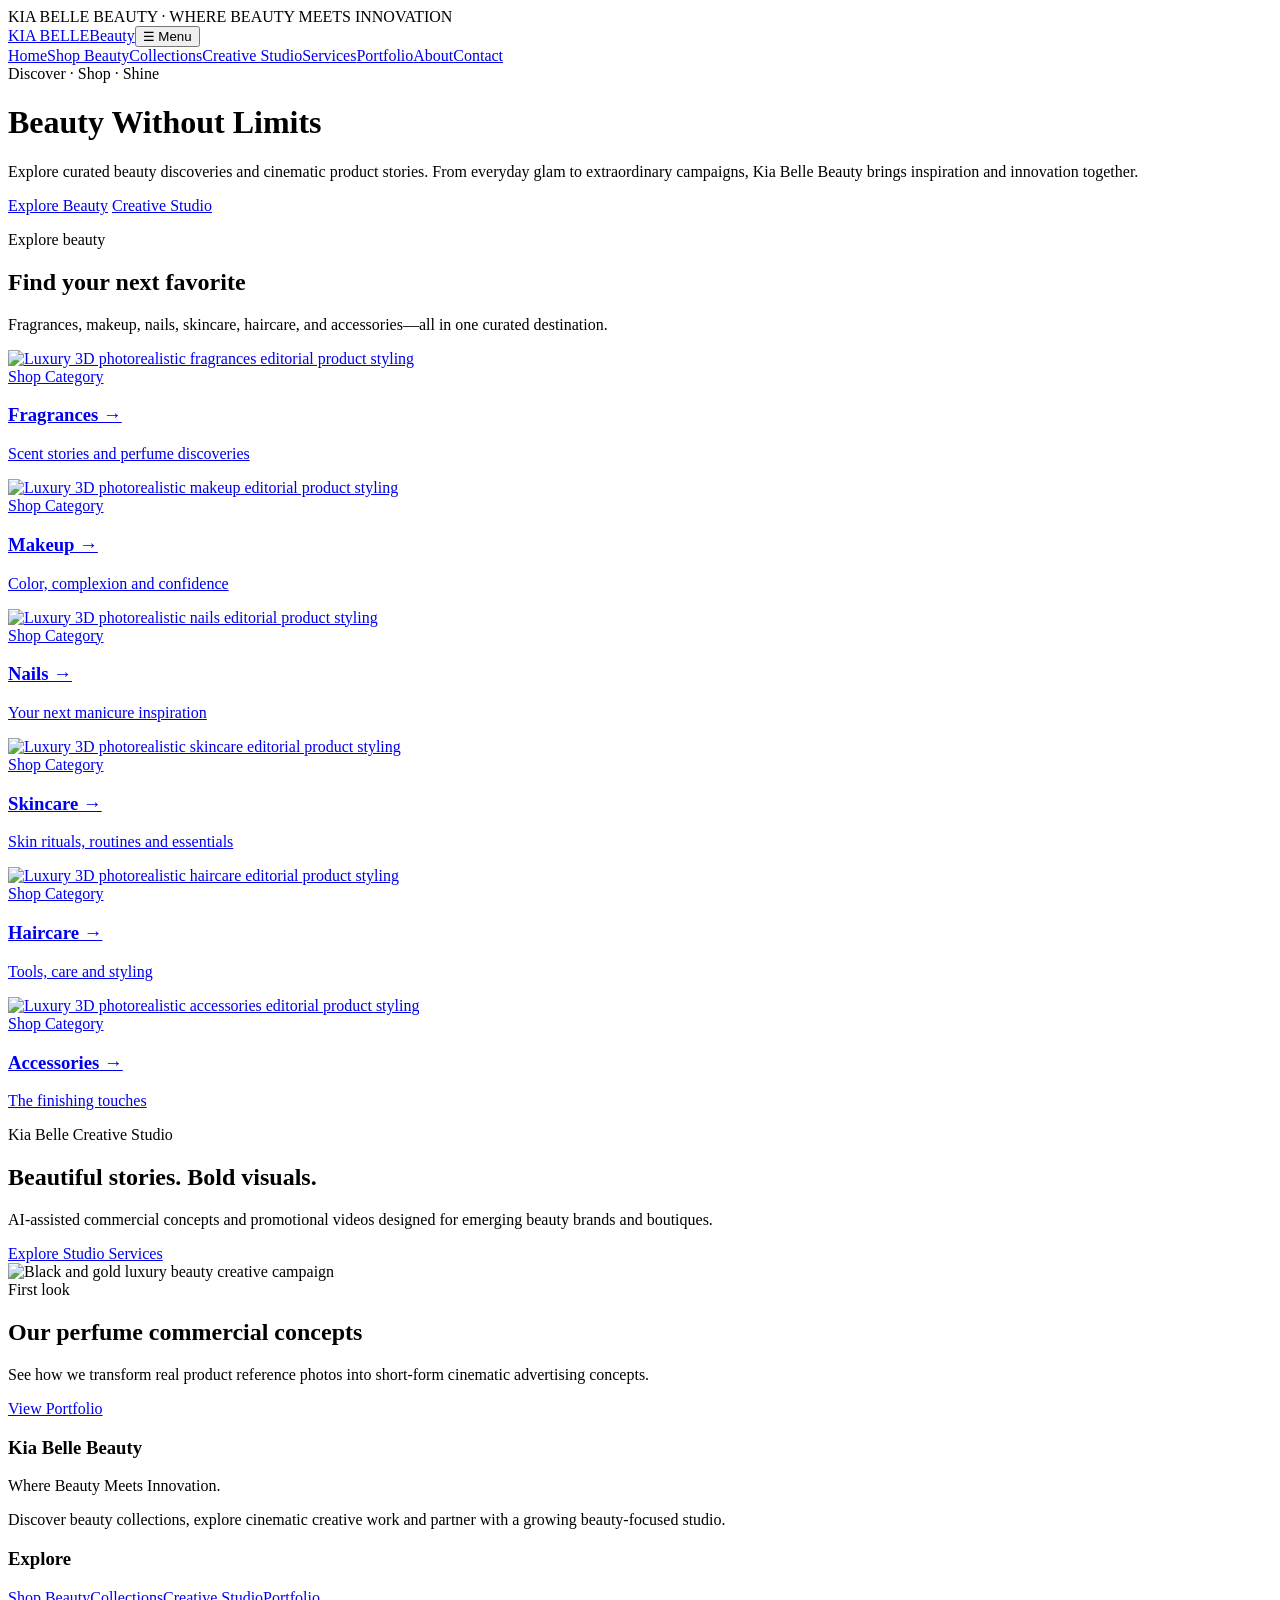
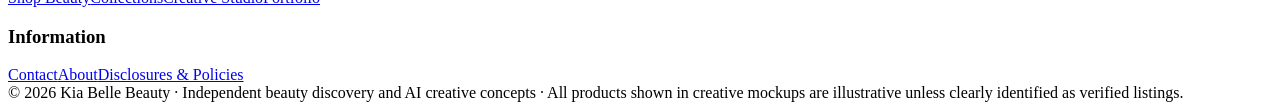
==== index.html @ d9fd86e2 "Add files via upload" ====
<!DOCTYPE html>
<html lang="en"><head><meta charset="utf-8"/><meta content="width=device-width,initial-scale=1" name="viewport"/><meta content="Kia Belle Beauty — beauty discoveries and cinematic AI-assisted advertising concepts. Explore beauty categories and creative services." name="description"/><meta content="#f8d7dc" name="theme-color"/><title>Beauty, Elegance &amp; Innovation | Kia Belle Beauty</title><link href="assets/avatar-light.png" rel="icon" type="image/png"/><link href="css/style.css" rel="stylesheet"/><script defer="" src="js/interaction.js"></script></head><body><div class="topline">KIA BELLE BEAUTY · WHERE BEAUTY MEETS INNOVATION</div><header class="site-header"><div class="container header-wrap"><a aria-label="Kia Belle Beauty home" class="logo" href="index.html">KIA BELLE<span>Beauty</span></a><button aria-expanded="false" aria-label="Toggle navigation" class="nav-toggle" id="navtoggle">☰ Menu</button><nav class="nav" id="nav"><a class="active" href="index.html">Home</a><a class="" href="shop.html">Shop Beauty</a><a class="" href="collections.html">Collections</a><a class="" href="studio.html">Creative Studio</a><a class="" href="services.html">Services</a><a class="" href="portfolio.html">Portfolio</a><a class="" href="about.html">About</a><a class="" href="contact.html">Contact</a></nav></div></header><div class="hero"><div class="container"><div class="hero-content"><div class="eyebrow">Discover · Shop · Shine</div><h1>Beauty Without <span class="script">Limits</span></h1><p>Explore curated beauty discoveries and cinematic product stories. From everyday glam to extraordinary campaigns, Kia Belle Beauty brings inspiration and innovation together.</p><p><a class="btn" href="shop.html">Explore Beauty</a> <a class="btn btn-outline" href="studio.html">Creative Studio</a></p></div></div></div><section class="section"><div class="container"><div class="section-head"><div><div class="eyebrow">Explore beauty</div><h2>Find your next favorite</h2></div><p>Fragrances, makeup, nails, skincare, haircare, and accessories—all in one curated destination.</p></div><div class="cards"><a class="card" href="fragrances.html"><img alt="Luxury 3D photorealistic fragrances editorial product styling" class="photo" loading="lazy" src="assets/category-fragrances.webp"/><div class="body"><div class="eyebrow">Shop Category</div><h3>Fragrances →</h3><p>Scent stories and perfume discoveries</p></div></a><a class="card" href="makeup.html"><img alt="Luxury 3D photorealistic makeup editorial product styling" class="photo" loading="lazy" src="assets/category-makeup.webp"/><div class="body"><div class="eyebrow">Shop Category</div><h3>Makeup →</h3><p>Color, complexion and confidence</p></div></a><a class="card" href="nails.html"><img alt="Luxury 3D photorealistic nails editorial product styling" class="photo" loading="lazy" src="assets/category-nails.webp"/><div class="body"><div class="eyebrow">Shop Category</div><h3>Nails →</h3><p>Your next manicure inspiration</p></div></a><a class="card" href="skincare.html"><img alt="Luxury 3D photorealistic skincare editorial product styling" class="photo" loading="lazy" src="assets/category-skincare.webp"/><div class="body"><div class="eyebrow">Shop Category</div><h3>Skincare →</h3><p>Skin rituals, routines and essentials</p></div></a><a class="card" href="haircare.html"><img alt="Luxury 3D photorealistic haircare editorial product styling" class="photo" loading="lazy" src="assets/category-haircare.webp"/><div class="body"><div class="eyebrow">Shop Category</div><h3>Haircare →</h3><p>Tools, care and styling</p></div></a><a class="card" href="accessories.html"><img alt="Luxury 3D photorealistic accessories editorial product styling" class="photo" loading="lazy" src="assets/category-accessories.webp"/><div class="body"><div class="eyebrow">Shop Category</div><h3>Accessories →</h3><p>The finishing touches</p></div></a></div></div></section><section class="section dark"><div class="container split"><div><div class="eyebrow" style="color:var(--gold)">Kia Belle Creative Studio</div><h2>Beautiful stories. Bold visuals.</h2><p>AI-assisted commercial concepts and promotional videos designed for emerging beauty brands and boutiques.</p><a class="btn btn-gold" href="services.html">Explore Studio Services</a></div><img alt="Black and gold luxury beauty creative campaign" class="feature-image" loading="lazy" src="assets/4.jpeg"/></div></section><section class="section soft"><div class="container"><div class="eyebrow">First look</div><h2>Our perfume commercial concepts</h2><p>See how we transform real product reference photos into short-form cinematic advertising concepts.</p><a class="btn" href="portfolio.html">View Portfolio</a></div></section><footer class="footer"><div class="container"><div class="footer-grid"><div><h3>Kia Belle Beauty</h3><p>Where Beauty Meets Innovation.</p><p class="site-footer-note">Discover beauty collections, explore cinematic creative work and partner with a growing beauty-focused studio.</p></div><div><h3>Explore</h3><a class="" href="shop.html">Shop Beauty</a><a class="" href="collections.html">Collections</a><a class="" href="studio.html">Creative Studio</a><a class="" href="portfolio.html">Portfolio</a></div><div><h3>Information</h3><a class="" href="contact.html">Contact</a><a class="" href="about.html">About</a><a class="" href="disclosures.html">Disclosures &amp; Policies</a></div></div><div class="foot-bottom">© 2026 Kia Belle Beauty · Independent beauty discovery and AI creative concepts · All products shown in creative mockups are illustrative unless clearly identified as verified listings.</div></div></footer></body></html>
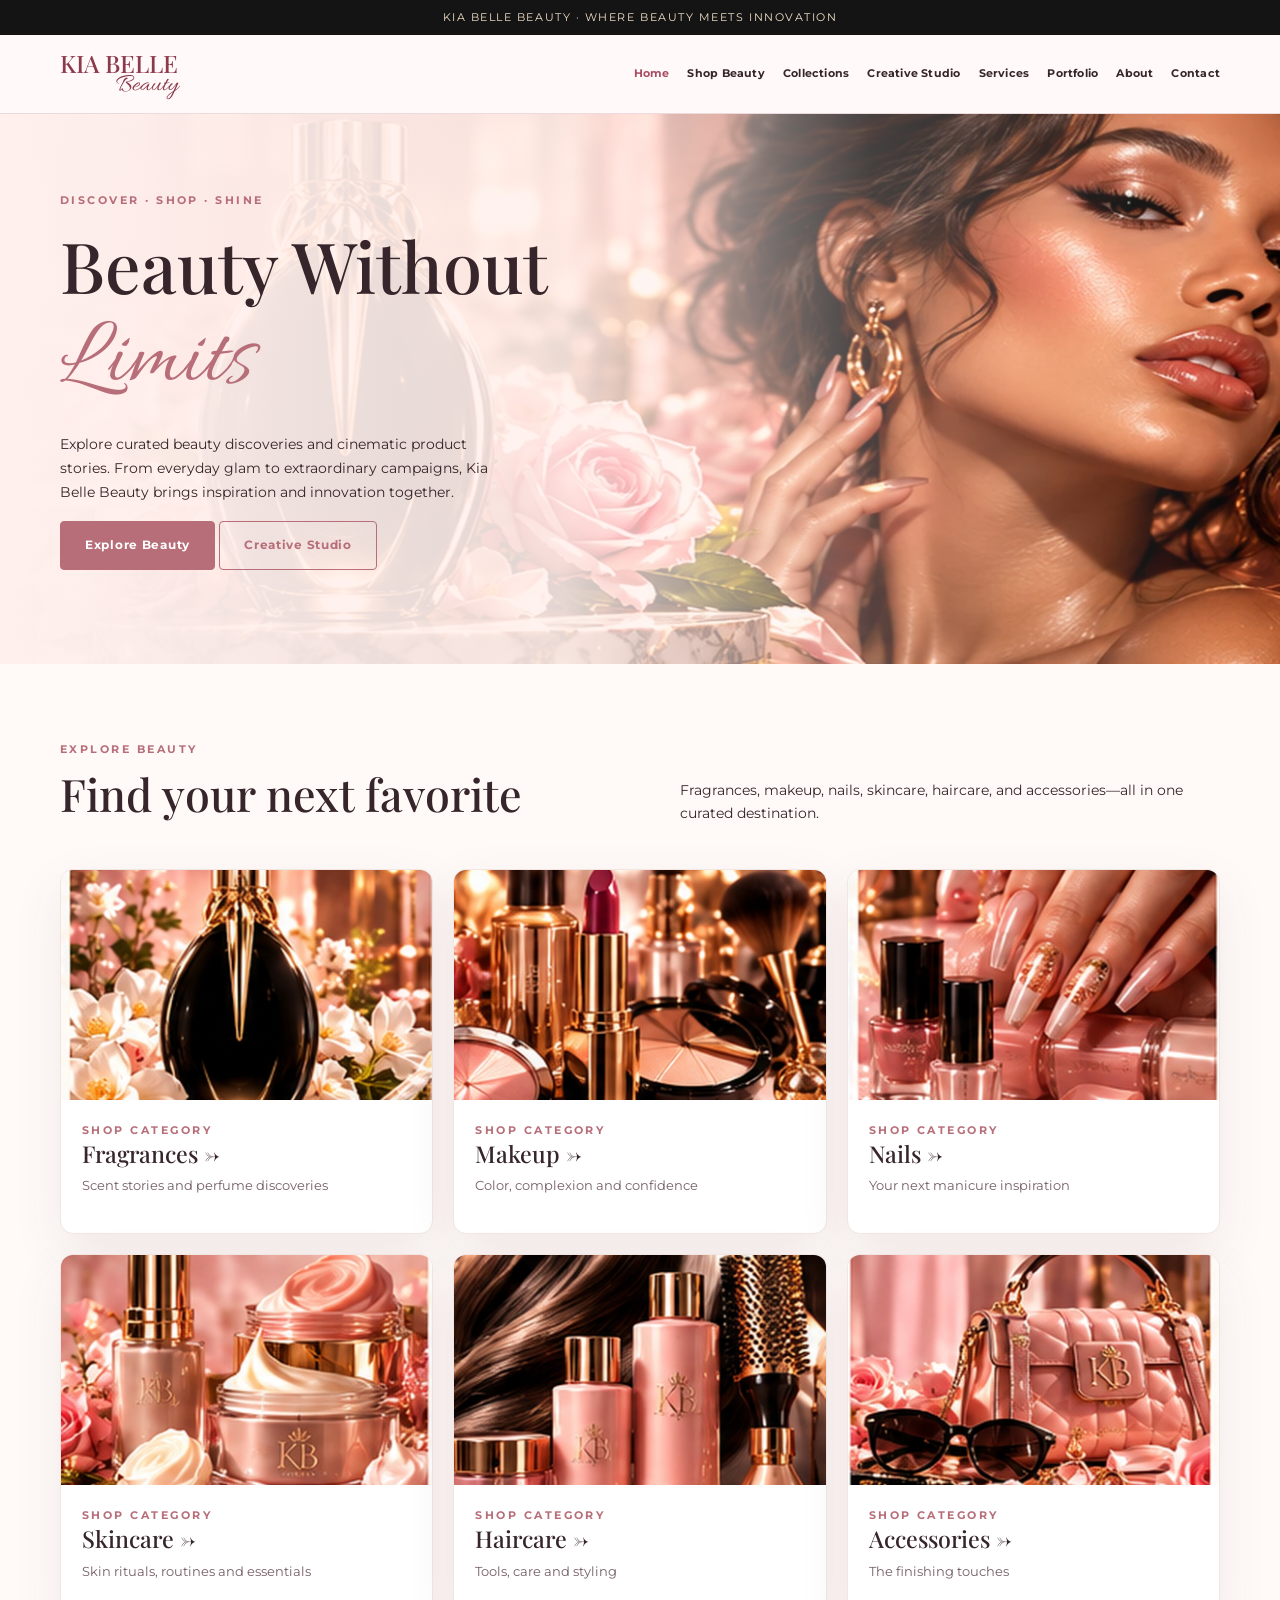
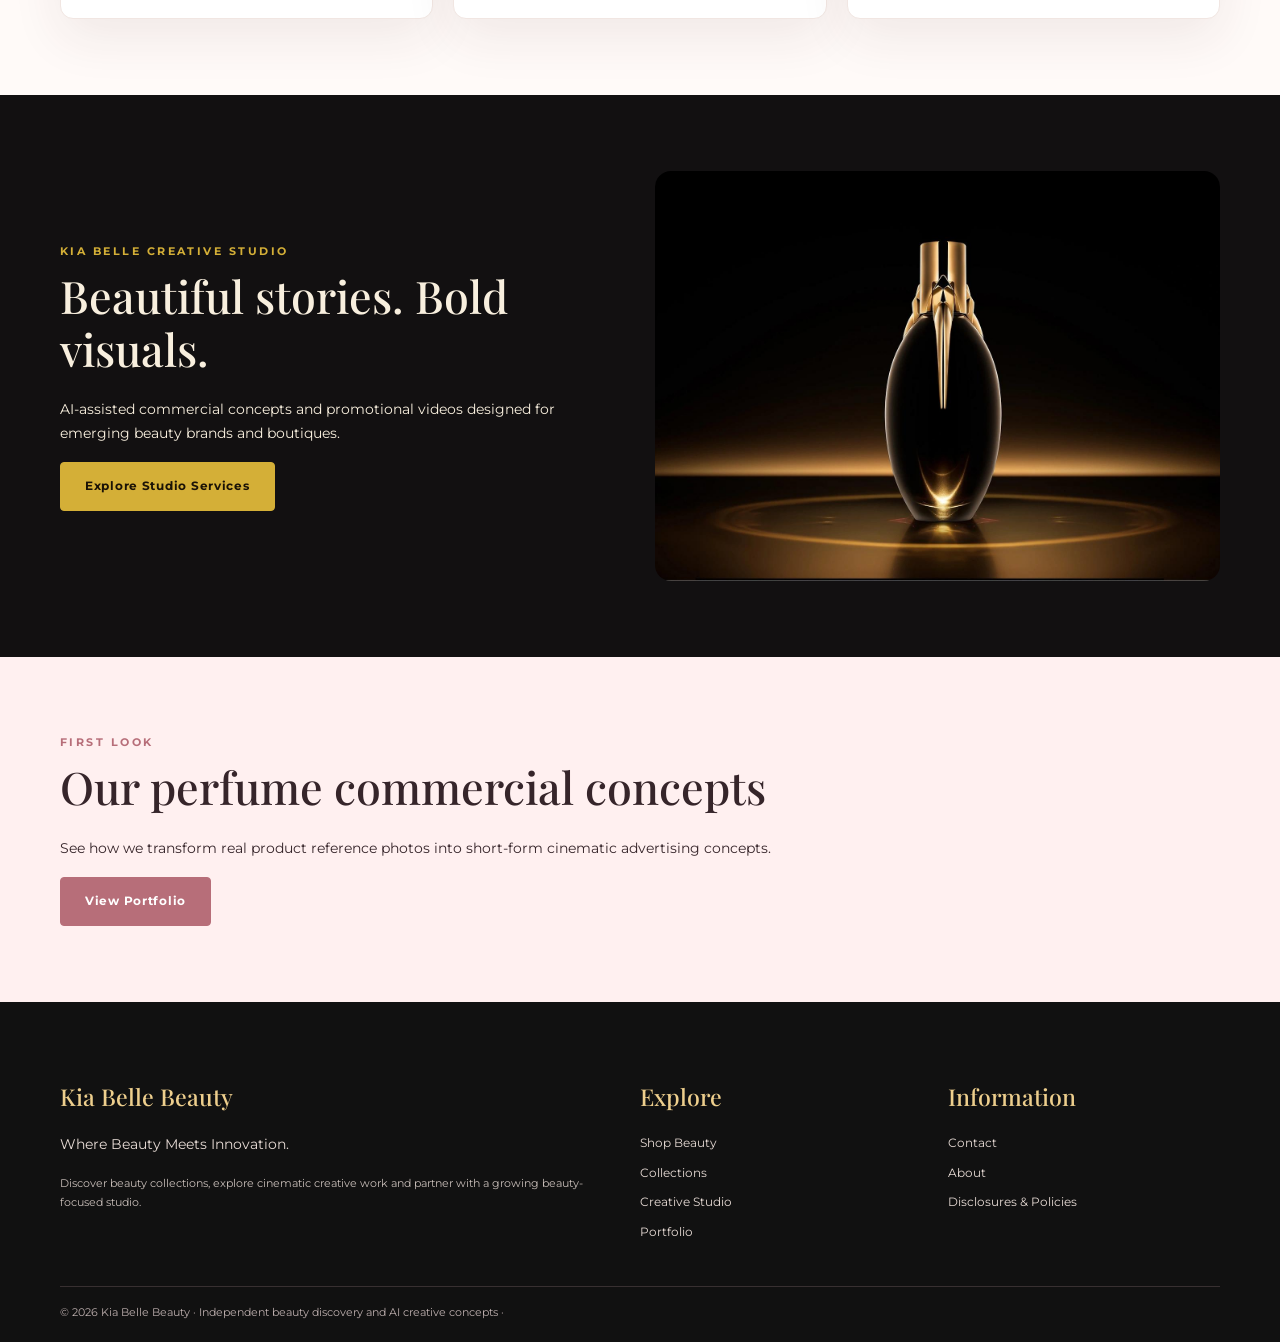
==== commit 6868007b: "Update index.html" ====
--- a/index.html
+++ b/index.html
@@ -1,2 +1,2 @@
 <!DOCTYPE html>
-<html lang="en"><head><meta charset="utf-8"/><meta content="width=device-width,initial-scale=1" name="viewport"/><meta content="Kia Belle Beauty — beauty discoveries and cinematic AI-assisted advertising concepts. Explore beauty categories and creative services." name="description"/><meta content="#f8d7dc" name="theme-color"/><title>Beauty, Elegance &amp; Innovation | Kia Belle Beauty</title><link href="assets/avatar-light.png" rel="icon" type="image/png"/><link href="css/style.css" rel="stylesheet"/><script defer="" src="js/interaction.js"></script></head><body><div class="topline">KIA BELLE BEAUTY · WHERE BEAUTY MEETS INNOVATION</div><header class="site-header"><div class="container header-wrap"><a aria-label="Kia Belle Beauty home" class="logo" href="index.html">KIA BELLE<span>Beauty</span></a><button aria-expanded="false" aria-label="Toggle navigation" class="nav-toggle" id="navtoggle">☰ Menu</button><nav class="nav" id="nav"><a class="active" href="index.html">Home</a><a class="" href="shop.html">Shop Beauty</a><a class="" href="collections.html">Collections</a><a class="" href="studio.html">Creative Studio</a><a class="" href="services.html">Services</a><a class="" href="portfolio.html">Portfolio</a><a class="" href="about.html">About</a><a class="" href="contact.html">Contact</a></nav></div></header><div class="hero"><div class="container"><div class="hero-content"><div class="eyebrow">Discover · Shop · Shine</div><h1>Beauty Without <span class="script">Limits</span></h1><p>Explore curated beauty discoveries and cinematic product stories. From everyday glam to extraordinary campaigns, Kia Belle Beauty brings inspiration and innovation together.</p><p><a class="btn" href="shop.html">Explore Beauty</a> <a class="btn btn-outline" href="studio.html">Creative Studio</a></p></div></div></div><section class="section"><div class="container"><div class="section-head"><div><div class="eyebrow">Explore beauty</div><h2>Find your next favorite</h2></div><p>Fragrances, makeup, nails, skincare, haircare, and accessories—all in one curated destination.</p></div><div class="cards"><a class="card" href="fragrances.html"><img alt="Luxury 3D photorealistic fragrances editorial product styling" class="photo" loading="lazy" src="assets/category-fragrances.webp"/><div class="body"><div class="eyebrow">Shop Category</div><h3>Fragrances →</h3><p>Scent stories and perfume discoveries</p></div></a><a class="card" href="makeup.html"><img alt="Luxury 3D photorealistic makeup editorial product styling" class="photo" loading="lazy" src="assets/category-makeup.webp"/><div class="body"><div class="eyebrow">Shop Category</div><h3>Makeup →</h3><p>Color, complexion and confidence</p></div></a><a class="card" href="nails.html"><img alt="Luxury 3D photorealistic nails editorial product styling" class="photo" loading="lazy" src="assets/category-nails.webp"/><div class="body"><div class="eyebrow">Shop Category</div><h3>Nails →</h3><p>Your next manicure inspiration</p></div></a><a class="card" href="skincare.html"><img alt="Luxury 3D photorealistic skincare editorial product styling" class="photo" loading="lazy" src="assets/category-skincare.webp"/><div class="body"><div class="eyebrow">Shop Category</div><h3>Skincare →</h3><p>Skin rituals, routines and essentials</p></div></a><a class="card" href="haircare.html"><img alt="Luxury 3D photorealistic haircare editorial product styling" class="photo" loading="lazy" src="assets/category-haircare.webp"/><div class="body"><div class="eyebrow">Shop Category</div><h3>Haircare →</h3><p>Tools, care and styling</p></div></a><a class="card" href="accessories.html"><img alt="Luxury 3D photorealistic accessories editorial product styling" class="photo" loading="lazy" src="assets/category-accessories.webp"/><div class="body"><div class="eyebrow">Shop Category</div><h3>Accessories →</h3><p>The finishing touches</p></div></a></div></div></section><section class="section dark"><div class="container split"><div><div class="eyebrow" style="color:var(--gold)">Kia Belle Creative Studio</div><h2>Beautiful stories. Bold visuals.</h2><p>AI-assisted commercial concepts and promotional videos designed for emerging beauty brands and boutiques.</p><a class="btn btn-gold" href="services.html">Explore Studio Services</a></div><img alt="Black and gold luxury beauty creative campaign" class="feature-image" loading="lazy" src="assets/4.jpeg"/></div></section><section class="section soft"><div class="container"><div class="eyebrow">First look</div><h2>Our perfume commercial concepts</h2><p>See how we transform real product reference photos into short-form cinematic advertising concepts.</p><a class="btn" href="portfolio.html">View Portfolio</a></div></section><footer class="footer"><div class="container"><div class="footer-grid"><div><h3>Kia Belle Beauty</h3><p>Where Beauty Meets Innovation.</p><p class="site-footer-note">Discover beauty collections, explore cinematic creative work and partner with a growing beauty-focused studio.</p></div><div><h3>Explore</h3><a class="" href="shop.html">Shop Beauty</a><a class="" href="collections.html">Collections</a><a class="" href="studio.html">Creative Studio</a><a class="" href="portfolio.html">Portfolio</a></div><div><h3>Information</h3><a class="" href="contact.html">Contact</a><a class="" href="about.html">About</a><a class="" href="disclosures.html">Disclosures &amp; Policies</a></div></div><div class="foot-bottom">© 2026 Kia Belle Beauty · Independent beauty discovery and AI creative concepts · All products shown in creative mockups are illustrative unless clearly identified as verified listings.</div></div></footer></body></html>+<html lang="en"><head><meta charset="utf-8"/><meta content="width=device-width,initial-scale=1" name="viewport"/><meta content="Kia Belle Beauty — beauty discoveries and cinematic AI-assisted advertising concepts. Explore beauty categories and creative services." name="description"/><meta content="#f8d7dc" name="theme-color"/><title>Beauty, Elegance &amp; Innovation | Kia Belle Beauty</title><link href="assets/avatar-light.png" rel="icon" type="image/png"/><link href="css/style.css" rel="stylesheet"/><script defer="" src="js/interaction.js"></script></head><body><div class="topline">KIA BELLE BEAUTY · WHERE BEAUTY MEETS INNOVATION</div><header class="site-header"><div class="container header-wrap"><a aria-label="Kia Belle Beauty home" class="logo" href="index.html">KIA BELLE<span>Beauty</span></a><button aria-expanded="false" aria-label="Toggle navigation" class="nav-toggle" id="navtoggle">☰ Menu</button><nav class="nav" id="nav"><a class="active" href="index.html">Home</a><a class="" href="shop.html">Shop Beauty</a><a class="" href="collections.html">Collections</a><a class="" href="studio.html">Creative Studio</a><a class="" href="services.html">Services</a><a class="" href="portfolio.html">Portfolio</a><a class="" href="about.html">About</a><a class="" href="contact.html">Contact</a></nav></div></header><div class="hero"><div class="container"><div class="hero-content"><div class="eyebrow">Discover · Shop · Shine</div><h1>Beauty Without <span class="script">Limits</span></h1><p>Explore curated beauty discoveries and cinematic product stories. From everyday glam to extraordinary campaigns, Kia Belle Beauty brings inspiration and innovation together.</p><p><a class="btn" href="shop.html">Explore Beauty</a> <a class="btn btn-outline" href="studio.html">Creative Studio</a></p></div></div></div><section class="section"><div class="container"><div class="section-head"><div><div class="eyebrow">Explore beauty</div><h2>Find your next favorite</h2></div><p>Fragrances, makeup, nails, skincare, haircare, and accessories—all in one curated destination.</p></div><div class="cards"><a class="card" href="fragrances.html"><img alt="Luxury 3D photorealistic fragrances editorial product styling" class="photo" loading="lazy" src="assets/category-fragrances.webp"/><div class="body"><div class="eyebrow">Shop Category</div><h3>Fragrances →</h3><p>Scent stories and perfume discoveries</p></div></a><a class="card" href="makeup.html"><img alt="Luxury 3D photorealistic makeup editorial product styling" class="photo" loading="lazy" src="assets/category-makeup.webp"/><div class="body"><div class="eyebrow">Shop Category</div><h3>Makeup →</h3><p>Color, complexion and confidence</p></div></a><a class="card" href="nails.html"><img alt="Luxury 3D photorealistic nails editorial product styling" class="photo" loading="lazy" src="assets/category-nails.webp"/><div class="body"><div class="eyebrow">Shop Category</div><h3>Nails →</h3><p>Your next manicure inspiration</p></div></a><a class="card" href="skincare.html"><img alt="Luxury 3D photorealistic skincare editorial product styling" class="photo" loading="lazy" src="assets/category-skincare.webp"/><div class="body"><div class="eyebrow">Shop Category</div><h3>Skincare →</h3><p>Skin rituals, routines and essentials</p></div></a><a class="card" href="haircare.html"><img alt="Luxury 3D photorealistic haircare editorial product styling" class="photo" loading="lazy" src="assets/category-haircare.webp"/><div class="body"><div class="eyebrow">Shop Category</div><h3>Haircare →</h3><p>Tools, care and styling</p></div></a><a class="card" href="accessories.html"><img alt="Luxury 3D photorealistic accessories editorial product styling" class="photo" loading="lazy" src="assets/category-accessories.webp"/><div class="body"><div class="eyebrow">Shop Category</div><h3>Accessories →</h3><p>The finishing touches</p></div></a></div></div></section><section class="section dark"><div class="container split"><div><div class="eyebrow" style="color:var(--gold)">Kia Belle Creative Studio</div><h2>Beautiful stories. Bold visuals.</h2><p>AI-assisted commercial concepts and promotional videos designed for emerging beauty brands and boutiques.</p><a class="btn btn-gold" href="services.html">Explore Studio Services</a></div><img alt="Black and gold luxury beauty creative campaign" class="feature-image" loading="lazy" src="assets/4.jpeg"/></div></section><section class="section soft"><div class="container"><div class="eyebrow">First look</div><h2>Our perfume commercial concepts</h2><p>See how we transform real product reference photos into short-form cinematic advertising concepts.</p><a class="btn" href="portfolio.html">View Portfolio</a></div></section><footer class="footer"><div class="container"><div class="footer-grid"><div><h3>Kia Belle Beauty</h3><p>Where Beauty Meets Innovation.</p><p class="site-footer-note">Discover beauty collections, explore cinematic creative work and partner with a growing beauty-focused studio.</p></div><div><h3>Explore</h3><a class="" href="shop.html">Shop Beauty</a><a class="" href="collections.html">Collections</a><a class="" href="studio.html">Creative Studio</a><a class="" href="portfolio.html">Portfolio</a></div><div><h3>Information</h3><a class="" href="contact.html">Contact</a><a class="" href="about.html">About</a><a class="" href="disclosures.html">Disclosures &amp; Policies</a></div></div><div class="foot-bottom">© 2026 Kia Belle Beauty · Independent beauty discovery and AI creative concepts ·</div></div></footer></body></html>
--- a/css/style.css
+++ b/css/style.css
@@ -0,0 +1,23 @@
+@import url('https://fonts.googleapis.com/css2?family=Allura&family=Montserrat:wght@400;500;600;700&family=Playfair+Display:wght@400;500;600&display=swap');
+:root{--pink:#f8d7dc;--rose:#b76e79;--champagne:#f3e1c8;--ivory:#fff8f0;--black:#141414;--gold:#d4af37;--ink:#36252a;--border:#ead8d3;--shadow:0 18px 52px #48252a15}*{box-sizing:border-box}html{scroll-behavior:smooth}body{margin:0;color:var(--ink);background:#fffaf8;font-family:Montserrat,Arial,sans-serif;font-size:14px;line-height:1.7}a{color:inherit}button,input,textarea,select{font:inherit}button{cursor:pointer}img,video{max-width:100%;display:block}h1,h2,h3{font-family:'Playfair Display',Georgia,serif;font-weight:500;line-height:1.18}h1{font-size:clamp(2.7rem,5.5vw,5.4rem);margin:.2em 0}h2{font-size:clamp(2rem,3.5vw,3.4rem);margin:.2em 0 .5em}h3{font-size:1.45rem}p{margin:.55em 0 1.2em}.container{width:min(1160px,calc(100% - 40px));margin:auto}.eyebrow{font-size:.7rem;letter-spacing:.22em;text-transform:uppercase;font-weight:700;color:var(--rose)}.script{font-family:Allura,cursive;font-size:1.35em;color:var(--rose)}.topline{background:var(--black);color:var(--champagne);font-size:11px;padding:8px 15px;text-align:center;letter-spacing:.14em}.site-header{position:sticky;top:0;background:#fffaf9ed;backdrop-filter:blur(18px);z-index:30;border-bottom:1px solid #ecdadd}.header-wrap{height:78px;display:flex;align-items:center;justify-content:space-between;gap:24px}.logo{font:500 24px 'Playfair Display',serif;text-decoration:none;white-space:nowrap;color:#8b394b}.logo span{display:block;font:25px Allura,cursive;margin-top:-9px;text-align:right}.nav{display:flex;align-items:center;gap:18px}.nav a{text-decoration:none;font-size:11px;font-weight:700;letter-spacing:.02em}.nav a:hover,.nav a.active{color:#a84d63}.nav-toggle{display:none;border:1px solid var(--border);background:white;border-radius:8px;padding:7px 11px}.btn{display:inline-flex;gap:10px;align-items:center;justify-content:center;padding:13px 24px;border-radius:4px;background:var(--rose);color:white;border:1px solid var(--rose);font-size:12px;font-weight:700;letter-spacing:.06em;text-decoration:none;transition:.2s}.btn:hover{transform:translateY(-2px);filter:brightness(.94)}.btn-outline{background:transparent;color:var(--rose)}.btn-gold{background:var(--gold);border-color:var(--gold);color:#1a1206}.btn-dark{background:var(--black);color:white;border-color:var(--black)}.hero{min-height:550px;display:flex;align-items:center;background:linear-gradient(90deg,#fff3f0 0%,#fff5f1dc 42%,#fff5f100 75%),url('../assets/hero-beauty.webp') center/cover}.hero-content{max-width:530px;padding:70px 0}.hero p{max-width:430px}.hero-studio{color:#fff;background:linear-gradient(90deg,#080808f2,#090808c9 47%,#08080820),url('../assets/4.jpeg') center/cover}.hero-studio .eyebrow{color:var(--gold)}.hero-studio p{color:#f2e2d0}.hero-mini{padding:78px 0 66px;background:linear-gradient(105deg,#f8d7dcaa,#fffbf7),url('../assets/5.jpg') center/cover}.hero-mini.dark{background:linear-gradient(105deg,#0b0909f3,#0c0909d8),url('../assets/4.jpeg') center/cover;color:#fff}.hero-mini.dark .eyebrow{color:var(--gold)}.hero-mini p{max-width:680px}.section{padding:76px 0}.section.soft{background:#fff0f0}.section.cream{background:var(--ivory)}.section.dark{background:#121011;color:#f8efde}.section-head{display:flex;justify-content:space-between;align-items:end;gap:20px;margin-bottom:26px}.section-head p{max-width:540px}.cards{display:grid;grid-template-columns:repeat(3,minmax(0,1fr));gap:20px}.cards.four{grid-template-columns:repeat(4,minmax(0,1fr))}.cards.two{grid-template-columns:repeat(2,minmax(0,1fr))}.card{background:#fff;border:1px solid #f1e6e2;overflow:hidden;border-radius:13px;box-shadow:var(--shadow);text-decoration:none;transition:.2s}.card:hover{transform:translateY(-5px)}.card .photo{height:230px;width:100%;object-fit:cover}.card .body{padding:21px}.card .body h3{margin:0 0 7px}.card p{font-size:13px;color:#755e66}.card.darkcard{background:#20191a;color:#fff;border-color:#4c3b2c}.card.darkcard p{color:#decfbf}.split{display:grid;grid-template-columns:1fr 1fr;gap:30px;align-items:center}.feature-image{width:100%;height:410px;object-fit:cover;border-radius:16px}.pill{display:inline-block;border:1px solid #dab4b6;border-radius:50px;padding:6px 12px;margin:4px 6px 4px 0;font-size:11px}.dark .pill{border-color:#987c45}.notice{background:#fff6eb;border:1px solid #ead2af;padding:17px 20px;border-radius:10px;font-size:13px}.dark .notice{background:#241c17;color:#eee1cc;border-color:#66502a}.breadcrumbs{font-size:12px;padding:18px 0;color:#836b75}.breadcrumbs a{text-decoration:none}.media-video{aspect-ratio:9/12;object-fit:cover;width:100%;background:#191214;border-radius:10px}.form-grid{display:grid;grid-template-columns:1fr 1fr;gap:16px}.field label{display:block;font-size:12px;font-weight:700;margin-bottom:5px}.field input,.field textarea,.field select{width:100%;padding:13px;border:1px solid #dccbc8;border-radius:6px;background:#fff}.field textarea{min-height:130px}.field.full{grid-column:1/-1}.footer{background:#111;color:#e7dbd5;padding:58px 0 20px}.footer-grid{display:grid;grid-template-columns:2fr 1fr 1fr;gap:35px}.footer a{color:#e7dbd5;text-decoration:none;display:block;margin:9px 0;font-size:12px}.footer h3{color:#eecf8d}.footer small{color:#baaead}.foot-bottom{border-top:1px solid #383031;margin-top:35px;padding-top:16px;font-size:11px;color:#bcaead}.tag{font-size:11px;color:#7e5761;letter-spacing:.08em;text-transform:uppercase}.grid-price{display:grid;grid-template-columns:repeat(3,1fr);gap:20px}.price-card{background:#1d1717;border:1px solid #70552e;padding:30px;border-radius:12px;color:#fff}.price{font:2rem 'Playfair Display',serif;color:var(--gold)}.item-placeholder{min-height:180px;display:grid;place-content:center;text-align:center;background:linear-gradient(140deg,#f9e4e5,#fffcf7);color:#9b5865;border-radius:12px}.filter-row{display:flex;flex-wrap:wrap;gap:8px;margin:20px 0 28px}.filter-row a{padding:9px 13px;border:1px solid #d9b5b9;border-radius:22px;text-decoration:none;font-size:12px}.filter-row a:hover{background:#f7dadd}.mini-label{font-size:11px;color:#936e73}.video-note{font-size:12px;color:#c3a992}.stack{display:grid;gap:14px}.cta{padding:60px 0;background:linear-gradient(110deg,#f6d2d8,#fdf0e3)}.cta.dark{background:linear-gradient(110deg,#0f0b0d,#32231a);color:white}.site-footer-note{font-size:11px;opacity:.85}.sr-only{position:absolute;width:1px;height:1px;overflow:hidden;clip:rect(0,0,0,0)}@media(max-width:980px){.nav{display:none;position:absolute;top:78px;left:0;right:0;padding:16px 22px 25px;background:#fffaf9;flex-direction:column;align-items:start;box-shadow:var(--shadow)}.nav.open{display:flex}.nav-toggle{display:block}.cards.four{grid-template-columns:repeat(2,1fr)}}@media(max-width:680px){.cards,.cards.two,.cards.four,.split,.grid-price,.form-grid,.footer-grid{grid-template-columns:1fr}.hero{min-height:480px;background-position:60% center}.hero-content{padding:50px 0;max-width:90%}.container{width:min(100% - 28px,1160px)}.section{padding:48px 0}.section-head{display:block}.feature-image{height:280px}.footer-grid{gap:20px}.card .photo{height:250px}.header-wrap{height:68px}.nav{top:68px}}
+
+/* Approved visual refresh: actual video frames and six realistic category thumbnails */
+.hero{background-image:linear-gradient(90deg,#fff0ed 0%,#fff0edec 26%,#fff1ede1 44%,#fff1ed44 68%,transparent 100%),url('../assets/hero-beauty.webp');background-position:center,right center;background-size:cover,cover;background-repeat:no-repeat}
+.card .photo{object-position:center center}.card:hover .photo{filter:saturate(1.08)}.media-video{background:#10090a;object-fit:contain;max-height:690px}.card.darkcard .media-video{border:1px solid #aa89517a}
+@media(max-width:700px){.hero{background-image:linear-gradient(90deg,#fff0edfa,#fff0edd4 67%,#fff0ed70),url('../assets/hero-beauty.webp');background-position:center,right center}}
+
+/* Scoped banner refresh — all other layout and site content retained. */
+.hero-mini.hero-banner-shop,.hero-mini.hero-banner-collections,.hero-mini.hero-banner-about,.hero-mini.hero-banner-contact{min-height:340px;display:flex;align-items:center;background-size:cover;background-position:center right;background-repeat:no-repeat;border-bottom:1px solid #e9c9c8;padding:70px 0}
+.hero-mini.hero-banner-shop{background-image:url('../assets/banner-shop.webp')}
+.hero-mini.hero-banner-collections{background-image:url('../assets/banner-collections.webp')}
+.hero-mini.hero-banner-about{background-image:url('../assets/banner-about.webp')}
+.hero-mini.hero-banner-contact{background-image:url('../assets/banner-contact.webp')}
+.hero-mini[class*='hero-banner-']>.container{width:min(1160px,calc(100% - 40px))}
+.hero-mini[class*='hero-banner-'] p{max-width:535px}
+@media(max-width:680px){.hero-mini.hero-banner-shop,.hero-mini.hero-banner-collections,.hero-mini.hero-banner-about,.hero-mini.hero-banner-contact{min-height:300px;padding:46px 0;background-position:59% center}.hero-mini[class*='hero-banner-']{position:relative}.hero-mini[class*='hero-banner-']>.container{position:relative;z-index:1;width:calc(100% - 28px)}.hero-mini[class*='hero-banner-']::before{content:'';position:absolute;inset:0;background:linear-gradient(90deg,#fff0ebfa 0%,#fff0ebf2 58%,#fff0eb91 100%)}}
+
+/* Four banners are embedded directly as HTML <img> elements. */
+.hero-mini.hero-banner-shop,.hero-mini.hero-banner-collections,.hero-mini.hero-banner-about,.hero-mini.hero-banner-contact{position:relative;isolation:isolate;overflow:hidden;background:#fff0eb !important;min-height:340px}
+.hero-mini[class*="hero-banner-"] .page-banner-photo{display:block;position:absolute;inset:0;width:100%;height:100%;object-fit:cover;object-position:center;z-index:-1;pointer-events:none}
+.hero-mini[class*="hero-banner-"] .container{position:relative;z-index:2}
+@media(max-width:680px){.hero-mini[class*="hero-banner-"] .page-banner-photo{object-position:62% center}}
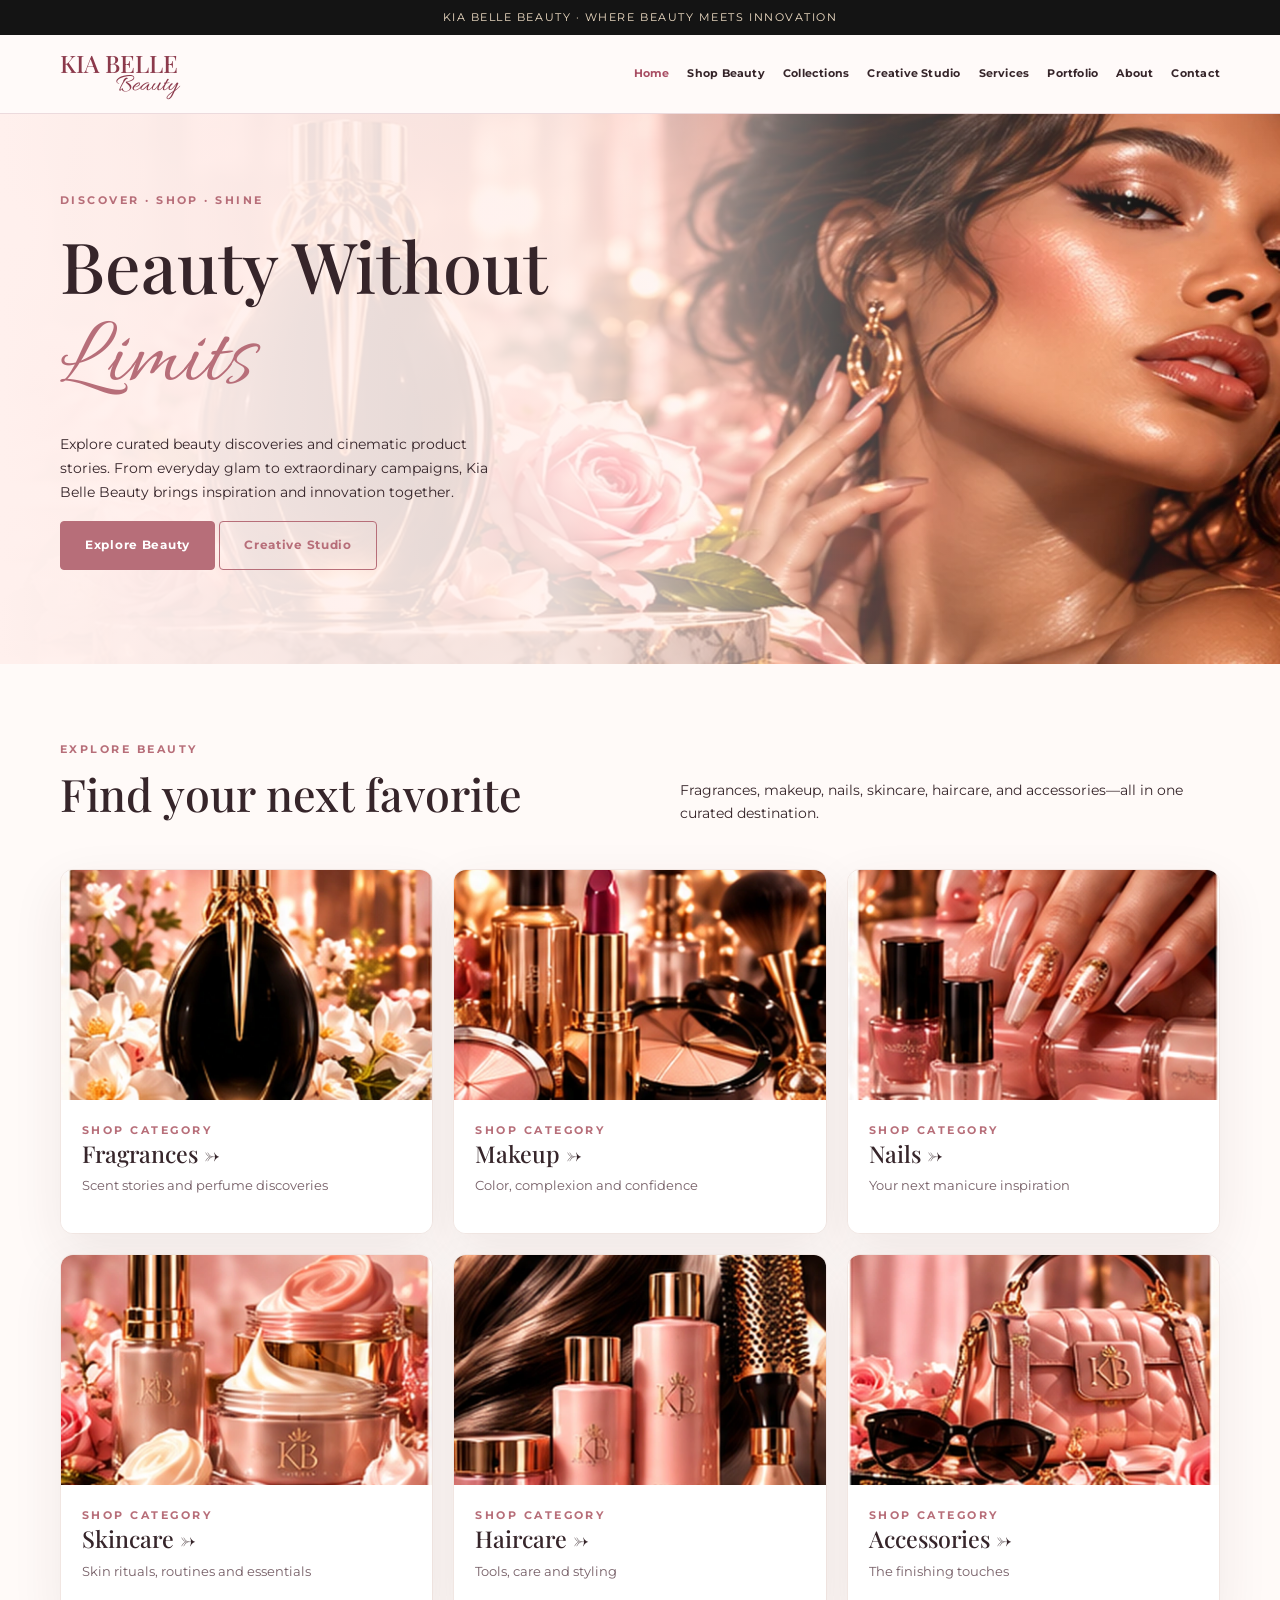
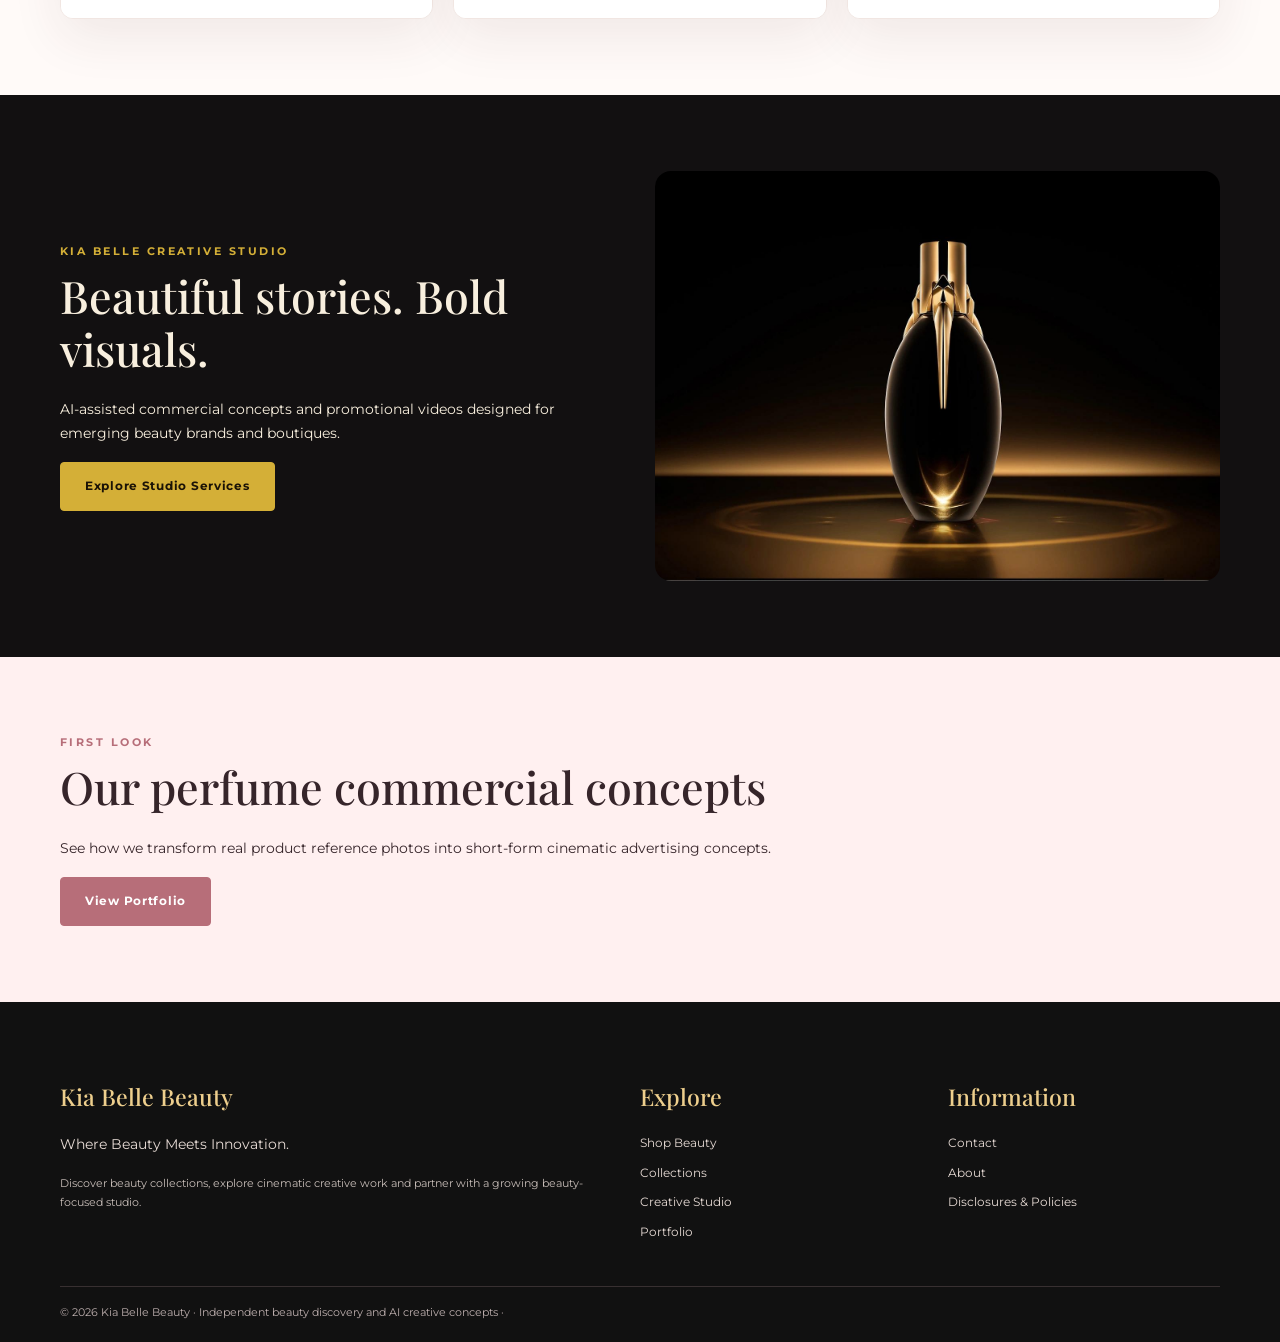
==== commit 98184bd3: "Add Kia Belle Beauty GA4 tracking across all site pages" ====
--- a/index.html
+++ b/index.html
@@ -1,2 +1,2 @@
 <!DOCTYPE html>
-<html lang="en"><head><meta charset="utf-8"/><meta content="width=device-width,initial-scale=1" name="viewport"/><meta content="Kia Belle Beauty — beauty discoveries and cinematic AI-assisted advertising concepts. Explore beauty categories and creative services." name="description"/><meta content="#f8d7dc" name="theme-color"/><title>Beauty, Elegance &amp; Innovation | Kia Belle Beauty</title><link href="assets/avatar-light.png" rel="icon" type="image/png"/><link href="css/style.css" rel="stylesheet"/><script defer="" src="js/interaction.js"></script></head><body><div class="topline">KIA BELLE BEAUTY · WHERE BEAUTY MEETS INNOVATION</div><header class="site-header"><div class="container header-wrap"><a aria-label="Kia Belle Beauty home" class="logo" href="index.html">KIA BELLE<span>Beauty</span></a><button aria-expanded="false" aria-label="Toggle navigation" class="nav-toggle" id="navtoggle">☰ Menu</button><nav class="nav" id="nav"><a class="active" href="index.html">Home</a><a class="" href="shop.html">Shop Beauty</a><a class="" href="collections.html">Collections</a><a class="" href="studio.html">Creative Studio</a><a class="" href="services.html">Services</a><a class="" href="portfolio.html">Portfolio</a><a class="" href="about.html">About</a><a class="" href="contact.html">Contact</a></nav></div></header><div class="hero"><div class="container"><div class="hero-content"><div class="eyebrow">Discover · Shop · Shine</div><h1>Beauty Without <span class="script">Limits</span></h1><p>Explore curated beauty discoveries and cinematic product stories. From everyday glam to extraordinary campaigns, Kia Belle Beauty brings inspiration and innovation together.</p><p><a class="btn" href="shop.html">Explore Beauty</a> <a class="btn btn-outline" href="studio.html">Creative Studio</a></p></div></div></div><section class="section"><div class="container"><div class="section-head"><div><div class="eyebrow">Explore beauty</div><h2>Find your next favorite</h2></div><p>Fragrances, makeup, nails, skincare, haircare, and accessories—all in one curated destination.</p></div><div class="cards"><a class="card" href="fragrances.html"><img alt="Luxury 3D photorealistic fragrances editorial product styling" class="photo" loading="lazy" src="assets/category-fragrances.webp"/><div class="body"><div class="eyebrow">Shop Category</div><h3>Fragrances →</h3><p>Scent stories and perfume discoveries</p></div></a><a class="card" href="makeup.html"><img alt="Luxury 3D photorealistic makeup editorial product styling" class="photo" loading="lazy" src="assets/category-makeup.webp"/><div class="body"><div class="eyebrow">Shop Category</div><h3>Makeup →</h3><p>Color, complexion and confidence</p></div></a><a class="card" href="nails.html"><img alt="Luxury 3D photorealistic nails editorial product styling" class="photo" loading="lazy" src="assets/category-nails.webp"/><div class="body"><div class="eyebrow">Shop Category</div><h3>Nails →</h3><p>Your next manicure inspiration</p></div></a><a class="card" href="skincare.html"><img alt="Luxury 3D photorealistic skincare editorial product styling" class="photo" loading="lazy" src="assets/category-skincare.webp"/><div class="body"><div class="eyebrow">Shop Category</div><h3>Skincare →</h3><p>Skin rituals, routines and essentials</p></div></a><a class="card" href="haircare.html"><img alt="Luxury 3D photorealistic haircare editorial product styling" class="photo" loading="lazy" src="assets/category-haircare.webp"/><div class="body"><div class="eyebrow">Shop Category</div><h3>Haircare →</h3><p>Tools, care and styling</p></div></a><a class="card" href="accessories.html"><img alt="Luxury 3D photorealistic accessories editorial product styling" class="photo" loading="lazy" src="assets/category-accessories.webp"/><div class="body"><div class="eyebrow">Shop Category</div><h3>Accessories →</h3><p>The finishing touches</p></div></a></div></div></section><section class="section dark"><div class="container split"><div><div class="eyebrow" style="color:var(--gold)">Kia Belle Creative Studio</div><h2>Beautiful stories. Bold visuals.</h2><p>AI-assisted commercial concepts and promotional videos designed for emerging beauty brands and boutiques.</p><a class="btn btn-gold" href="services.html">Explore Studio Services</a></div><img alt="Black and gold luxury beauty creative campaign" class="feature-image" loading="lazy" src="assets/4.jpeg"/></div></section><section class="section soft"><div class="container"><div class="eyebrow">First look</div><h2>Our perfume commercial concepts</h2><p>See how we transform real product reference photos into short-form cinematic advertising concepts.</p><a class="btn" href="portfolio.html">View Portfolio</a></div></section><footer class="footer"><div class="container"><div class="footer-grid"><div><h3>Kia Belle Beauty</h3><p>Where Beauty Meets Innovation.</p><p class="site-footer-note">Discover beauty collections, explore cinematic creative work and partner with a growing beauty-focused studio.</p></div><div><h3>Explore</h3><a class="" href="shop.html">Shop Beauty</a><a class="" href="collections.html">Collections</a><a class="" href="studio.html">Creative Studio</a><a class="" href="portfolio.html">Portfolio</a></div><div><h3>Information</h3><a class="" href="contact.html">Contact</a><a class="" href="about.html">About</a><a class="" href="disclosures.html">Disclosures &amp; Policies</a></div></div><div class="foot-bottom">© 2026 Kia Belle Beauty · Independent beauty discovery and AI creative concepts ·</div></div></footer></body></html>
+<html lang="en"><head><meta charset="utf-8"/><meta content="width=device-width,initial-scale=1" name="viewport"/><meta content="Kia Belle Beauty — beauty discoveries and cinematic AI-assisted advertising concepts. Explore beauty categories and creative services." name="description"/><meta content="#f8d7dc" name="theme-color"/><title>Beauty, Elegance &amp; Innovation | Kia Belle Beauty</title><link href="assets/avatar-light.png" rel="icon" type="image/png"/><link href="css/style.css" rel="stylesheet"/><script defer="" src="js/interaction.js"></script><script async src="https://www.googletagmanager.com/gtag/js?id=G-Q12H4GTGKB"></script><script>window.dataLayer=window.dataLayer||[];function gtag(){dataLayer.push(arguments);}gtag('js',new Date());gtag('config','G-Q12H4GTGKB');</script></head><body><div class="topline">KIA BELLE BEAUTY · WHERE BEAUTY MEETS INNOVATION</div><header class="site-header"><div class="container header-wrap"><a aria-label="Kia Belle Beauty home" class="logo" href="index.html">KIA BELLE<span>Beauty</span></a><button aria-expanded="false" aria-label="Toggle navigation" class="nav-toggle" id="navtoggle">☰ Menu</button><nav class="nav" id="nav"><a class="active" href="index.html">Home</a><a class="" href="shop.html">Shop Beauty</a><a class="" href="collections.html">Collections</a><a class="" href="studio.html">Creative Studio</a><a class="" href="services.html">Services</a><a class="" href="portfolio.html">Portfolio</a><a class="" href="about.html">About</a><a class="" href="contact.html">Contact</a></nav></div></header><div class="hero"><div class="container"><div class="hero-content"><div class="eyebrow">Discover · Shop · Shine</div><h1>Beauty Without <span class="script">Limits</span></h1><p>Explore curated beauty discoveries and cinematic product stories. From everyday glam to extraordinary campaigns, Kia Belle Beauty brings inspiration and innovation together.</p><p><a class="btn" href="shop.html">Explore Beauty</a> <a class="btn btn-outline" href="studio.html">Creative Studio</a></p></div></div></div><section class="section"><div class="container"><div class="section-head"><div><div class="eyebrow">Explore beauty</div><h2>Find your next favorite</h2></div><p>Fragrances, makeup, nails, skincare, haircare, and accessories—all in one curated destination.</p></div><div class="cards"><a class="card" href="fragrances.html"><img alt="Luxury 3D photorealistic fragrances editorial product styling" class="photo" loading="lazy" src="assets/category-fragrances.webp"/><div class="body"><div class="eyebrow">Shop Category</div><h3>Fragrances →</h3><p>Scent stories and perfume discoveries</p></div></a><a class="card" href="makeup.html"><img alt="Luxury 3D photorealistic makeup editorial product styling" class="photo" loading="lazy" src="assets/category-makeup.webp"/><div class="body"><div class="eyebrow">Shop Category</div><h3>Makeup →</h3><p>Color, complexion and confidence</p></div></a><a class="card" href="nails.html"><img alt="Luxury 3D photorealistic nails editorial product styling" class="photo" loading="lazy" src="assets/category-nails.webp"/><div class="body"><div class="eyebrow">Shop Category</div><h3>Nails →</h3><p>Your next manicure inspiration</p></div></a><a class="card" href="skincare.html"><img alt="Luxury 3D photorealistic skincare editorial product styling" class="photo" loading="lazy" src="assets/category-skincare.webp"/><div class="body"><div class="eyebrow">Shop Category</div><h3>Skincare →</h3><p>Skin rituals, routines and essentials</p></div></a><a class="card" href="haircare.html"><img alt="Luxury 3D photorealistic haircare editorial product styling" class="photo" loading="lazy" src="assets/category-haircare.webp"/><div class="body"><div class="eyebrow">Shop Category</div><h3>Haircare →</h3><p>Tools, care and styling</p></div></a><a class="card" href="accessories.html"><img alt="Luxury 3D photorealistic accessories editorial product styling" class="photo" loading="lazy" src="assets/category-accessories.webp"/><div class="body"><div class="eyebrow">Shop Category</div><h3>Accessories →</h3><p>The finishing touches</p></div></a></div></div></section><section class="section dark"><div class="container split"><div><div class="eyebrow" style="color:var(--gold)">Kia Belle Creative Studio</div><h2>Beautiful stories. Bold visuals.</h2><p>AI-assisted commercial concepts and promotional videos designed for emerging beauty brands and boutiques.</p><a class="btn btn-gold" href="services.html">Explore Studio Services</a></div><img alt="Black and gold luxury beauty creative campaign" class="feature-image" loading="lazy" src="assets/4.jpeg"/></div></section><section class="section soft"><div class="container"><div class="eyebrow">First look</div><h2>Our perfume commercial concepts</h2><p>See how we transform real product reference photos into short-form cinematic advertising concepts.</p><a class="btn" href="portfolio.html">View Portfolio</a></div></section><footer class="footer"><div class="container"><div class="footer-grid"><div><h3>Kia Belle Beauty</h3><p>Where Beauty Meets Innovation.</p><p class="site-footer-note">Discover beauty collections, explore cinematic creative work and partner with a growing beauty-focused studio.</p></div><div><h3>Explore</h3><a class="" href="shop.html">Shop Beauty</a><a class="" href="collections.html">Collections</a><a class="" href="studio.html">Creative Studio</a><a class="" href="portfolio.html">Portfolio</a></div><div><h3>Information</h3><a class="" href="contact.html">Contact</a><a class="" href="about.html">About</a><a class="" href="disclosures.html">Disclosures &amp; Policies</a></div></div><div class="foot-bottom">© 2026 Kia Belle Beauty · Independent beauty discovery and AI creative concepts ·</div></div></footer></body></html>
--- a/css/style.css
+++ b/css/style.css
@@ -21,3 +21,20 @@
 .hero-mini[class*="hero-banner-"] .page-banner-photo{display:block;position:absolute;inset:0;width:100%;height:100%;object-fit:cover;object-position:center;z-index:-1;pointer-events:none}
 .hero-mini[class*="hero-banner-"] .container{position:relative;z-index:2}
 @media(max-width:680px){.hero-mini[class*="hero-banner-"] .page-banner-photo{object-position:62% center}}
+
+/* 2026-10-13 visual stability and legibility correction; content unchanged */
+.hero-mini.dark h1,.hero-mini.dark h2{color:#fff8f0}
+.hero-mini.dark .script{color:var(--gold)}
+.hero-mini.dark{background-image:linear-gradient(90deg,rgba(10,7,8,.97) 0%,rgba(10,7,8,.90) 44%,rgba(10,7,8,.56) 100%),url('../assets/4.jpeg')}
+.hero-mini[class*="hero-banner-"] .page-banner-photo{object-fit:cover}
+.hero-mini[class*="hero-banner-"]::after{content:"";position:absolute;inset:0;z-index:0;pointer-events:none;background:linear-gradient(90deg,rgba(255,245,241,.97) 0%,rgba(255,245,241,.92) 37%,rgba(255,245,241,.38) 70%,transparent 100%)}
+.hero-mini[class*="hero-banner-"]>.container{z-index:2}
+.cards>.card,.grid-price>.price-card{min-width:0;display:flex;flex-direction:column;height:100%}
+.cards>.card .body{position:relative;z-index:1;flex:1;background:inherit}
+.cards>.card .photo{flex:none;display:block;height:230px;object-fit:cover}
+.grid-price>.price-card .btn{margin-top:auto;align-self:flex-start}
+.grid-price>.price-card{gap:8px}
+.grid-price>.price-card h3,.grid-price>.price-card p{margin-top:0}
+.split>*{min-width:0}
+.feature-image{display:block}
+@media(max-width:680px){.hero-mini[class*="hero-banner-"]::after{background:linear-gradient(90deg,rgba(255,245,241,.97),rgba(255,245,241,.88) 68%,rgba(255,245,241,.50))}.hero-mini.dark{background-image:linear-gradient(90deg,rgba(10,7,8,.97),rgba(10,7,8,.78)),url('../assets/4.jpeg')}.cards>.card .photo{height:250px}}
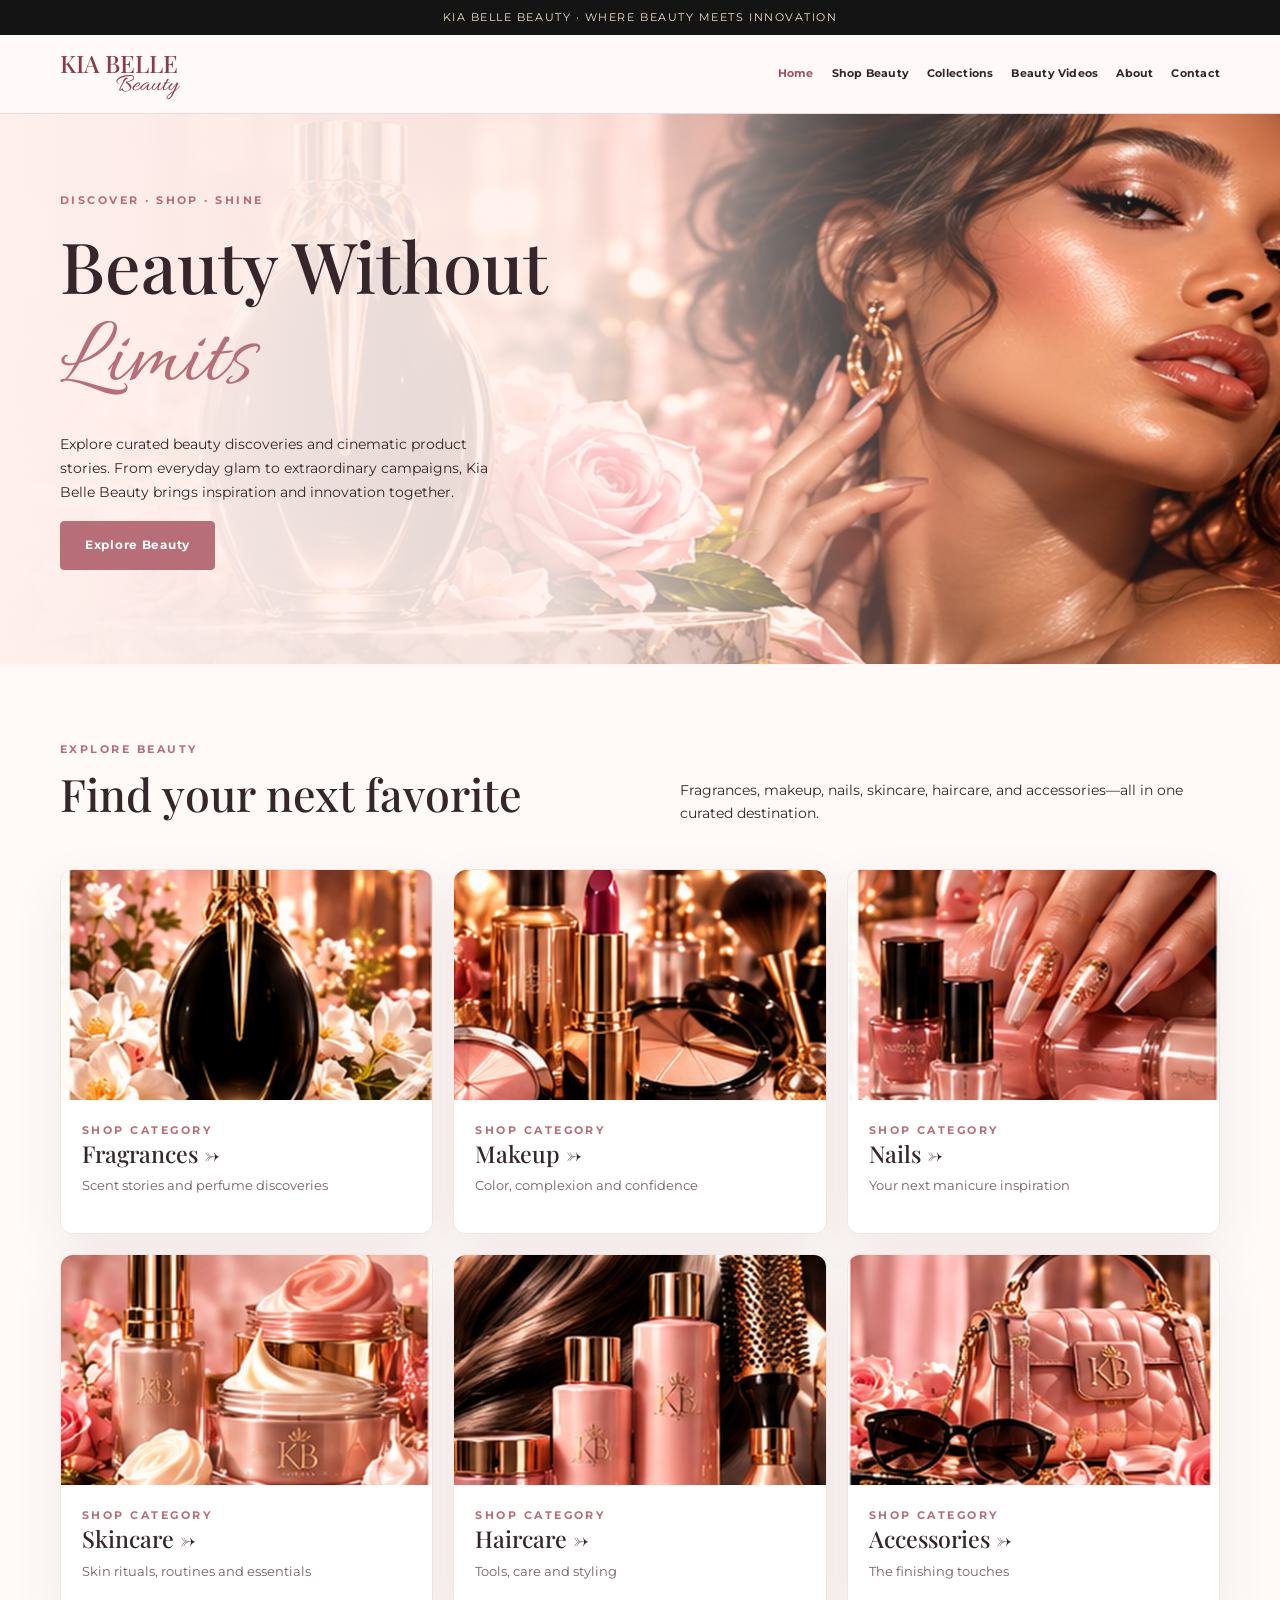
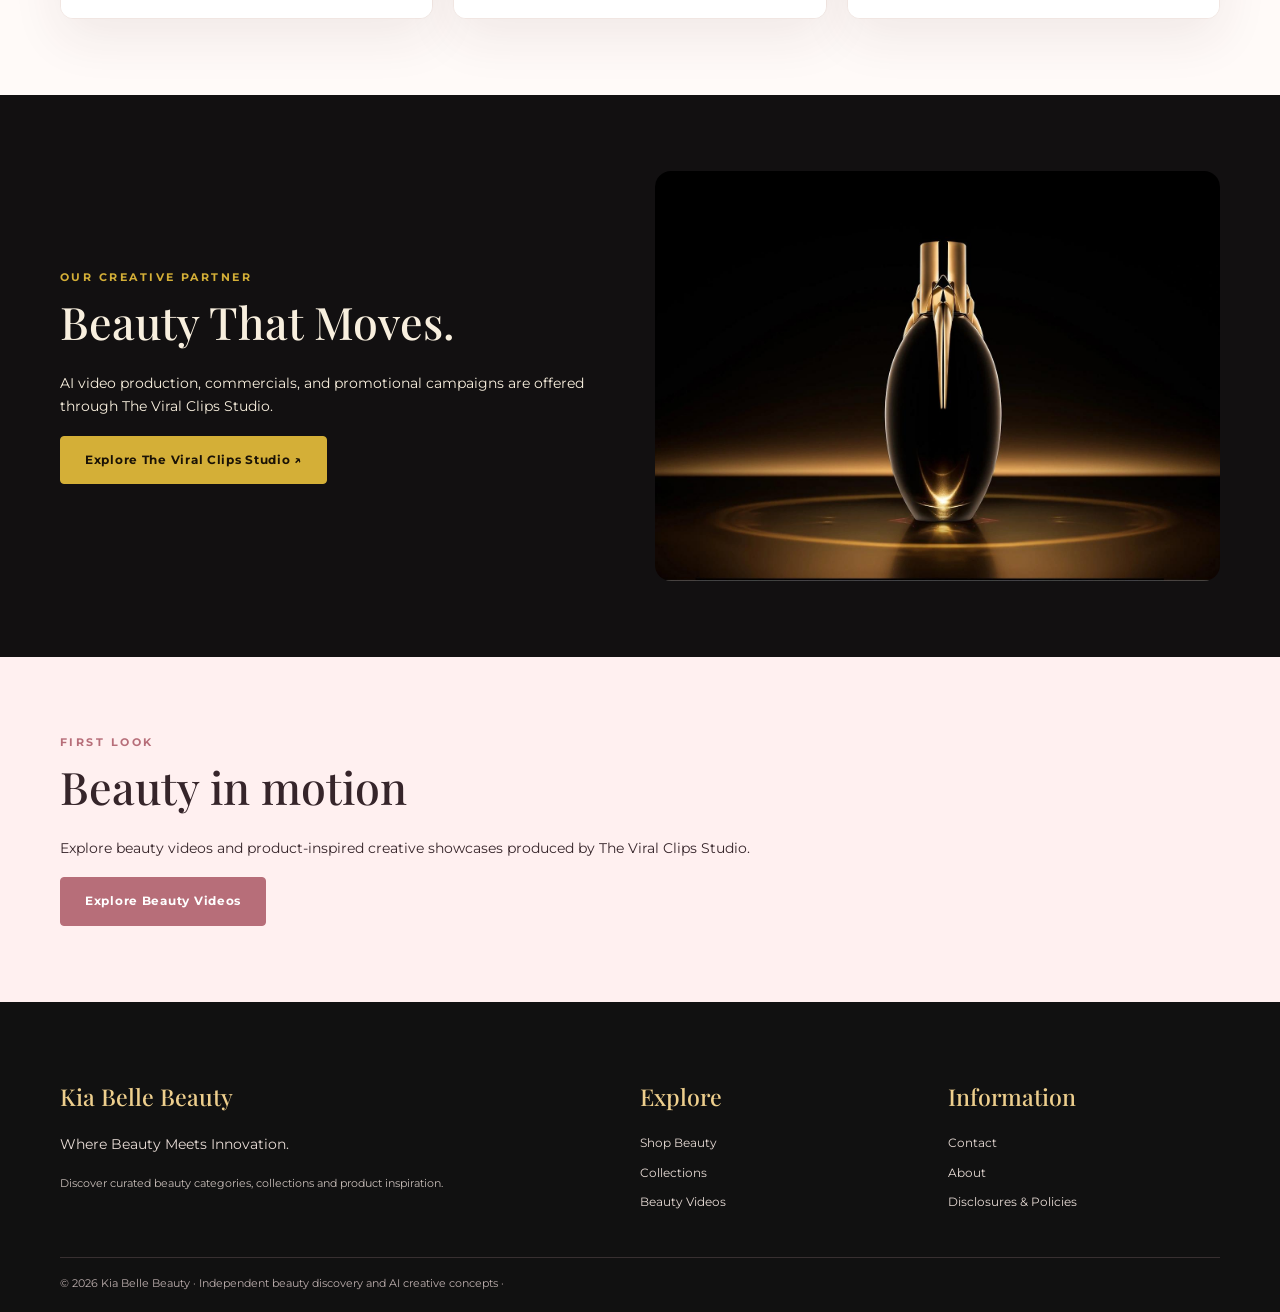
==== commit 241c8d55: "Refocus Kia Belle Beauty on shopping and refer video services to Viral Clips Studio" ====
--- a/index.html
+++ b/index.html
@@ -1,2 +1,2 @@
 <!DOCTYPE html>
-<html lang="en"><head><meta charset="utf-8"/><meta content="width=device-width,initial-scale=1" name="viewport"/><meta content="Kia Belle Beauty — beauty discoveries and cinematic AI-assisted advertising concepts. Explore beauty categories and creative services." name="description"/><meta content="#f8d7dc" name="theme-color"/><title>Beauty, Elegance &amp; Innovation | Kia Belle Beauty</title><link href="assets/avatar-light.png" rel="icon" type="image/png"/><link href="css/style.css" rel="stylesheet"/><script defer="" src="js/interaction.js"></script><script async src="https://www.googletagmanager.com/gtag/js?id=G-Q12H4GTGKB"></script><script>window.dataLayer=window.dataLayer||[];function gtag(){dataLayer.push(arguments);}gtag('js',new Date());gtag('config','G-Q12H4GTGKB');</script></head><body><div class="topline">KIA BELLE BEAUTY · WHERE BEAUTY MEETS INNOVATION</div><header class="site-header"><div class="container header-wrap"><a aria-label="Kia Belle Beauty home" class="logo" href="index.html">KIA BELLE<span>Beauty</span></a><button aria-expanded="false" aria-label="Toggle navigation" class="nav-toggle" id="navtoggle">☰ Menu</button><nav class="nav" id="nav"><a class="active" href="index.html">Home</a><a class="" href="shop.html">Shop Beauty</a><a class="" href="collections.html">Collections</a><a class="" href="studio.html">Creative Studio</a><a class="" href="services.html">Services</a><a class="" href="portfolio.html">Portfolio</a><a class="" href="about.html">About</a><a class="" href="contact.html">Contact</a></nav></div></header><div class="hero"><div class="container"><div class="hero-content"><div class="eyebrow">Discover · Shop · Shine</div><h1>Beauty Without <span class="script">Limits</span></h1><p>Explore curated beauty discoveries and cinematic product stories. From everyday glam to extraordinary campaigns, Kia Belle Beauty brings inspiration and innovation together.</p><p><a class="btn" href="shop.html">Explore Beauty</a> <a class="btn btn-outline" href="studio.html">Creative Studio</a></p></div></div></div><section class="section"><div class="container"><div class="section-head"><div><div class="eyebrow">Explore beauty</div><h2>Find your next favorite</h2></div><p>Fragrances, makeup, nails, skincare, haircare, and accessories—all in one curated destination.</p></div><div class="cards"><a class="card" href="fragrances.html"><img alt="Luxury 3D photorealistic fragrances editorial product styling" class="photo" loading="lazy" src="assets/category-fragrances.webp"/><div class="body"><div class="eyebrow">Shop Category</div><h3>Fragrances →</h3><p>Scent stories and perfume discoveries</p></div></a><a class="card" href="makeup.html"><img alt="Luxury 3D photorealistic makeup editorial product styling" class="photo" loading="lazy" src="assets/category-makeup.webp"/><div class="body"><div class="eyebrow">Shop Category</div><h3>Makeup →</h3><p>Color, complexion and confidence</p></div></a><a class="card" href="nails.html"><img alt="Luxury 3D photorealistic nails editorial product styling" class="photo" loading="lazy" src="assets/category-nails.webp"/><div class="body"><div class="eyebrow">Shop Category</div><h3>Nails →</h3><p>Your next manicure inspiration</p></div></a><a class="card" href="skincare.html"><img alt="Luxury 3D photorealistic skincare editorial product styling" class="photo" loading="lazy" src="assets/category-skincare.webp"/><div class="body"><div class="eyebrow">Shop Category</div><h3>Skincare →</h3><p>Skin rituals, routines and essentials</p></div></a><a class="card" href="haircare.html"><img alt="Luxury 3D photorealistic haircare editorial product styling" class="photo" loading="lazy" src="assets/category-haircare.webp"/><div class="body"><div class="eyebrow">Shop Category</div><h3>Haircare →</h3><p>Tools, care and styling</p></div></a><a class="card" href="accessories.html"><img alt="Luxury 3D photorealistic accessories editorial product styling" class="photo" loading="lazy" src="assets/category-accessories.webp"/><div class="body"><div class="eyebrow">Shop Category</div><h3>Accessories →</h3><p>The finishing touches</p></div></a></div></div></section><section class="section dark"><div class="container split"><div><div class="eyebrow" style="color:var(--gold)">Kia Belle Creative Studio</div><h2>Beautiful stories. Bold visuals.</h2><p>AI-assisted commercial concepts and promotional videos designed for emerging beauty brands and boutiques.</p><a class="btn btn-gold" href="services.html">Explore Studio Services</a></div><img alt="Black and gold luxury beauty creative campaign" class="feature-image" loading="lazy" src="assets/4.jpeg"/></div></section><section class="section soft"><div class="container"><div class="eyebrow">First look</div><h2>Our perfume commercial concepts</h2><p>See how we transform real product reference photos into short-form cinematic advertising concepts.</p><a class="btn" href="portfolio.html">View Portfolio</a></div></section><footer class="footer"><div class="container"><div class="footer-grid"><div><h3>Kia Belle Beauty</h3><p>Where Beauty Meets Innovation.</p><p class="site-footer-note">Discover beauty collections, explore cinematic creative work and partner with a growing beauty-focused studio.</p></div><div><h3>Explore</h3><a class="" href="shop.html">Shop Beauty</a><a class="" href="collections.html">Collections</a><a class="" href="studio.html">Creative Studio</a><a class="" href="portfolio.html">Portfolio</a></div><div><h3>Information</h3><a class="" href="contact.html">Contact</a><a class="" href="about.html">About</a><a class="" href="disclosures.html">Disclosures &amp; Policies</a></div></div><div class="foot-bottom">© 2026 Kia Belle Beauty · Independent beauty discovery and AI creative concepts ·</div></div></footer></body></html>
+<html lang="en"><head><meta charset="utf-8"/><meta content="width=device-width,initial-scale=1" name="viewport"/><meta content="Kia Belle Beauty — beauty discoveries and cinematic AI-assisted advertising concepts. Explore beauty categories and creative services." name="description"/><meta content="#f8d7dc" name="theme-color"/><title>Beauty, Elegance &amp; Innovation | Kia Belle Beauty</title><link href="assets/avatar-light.png" rel="icon" type="image/png"/><link href="css/style.css" rel="stylesheet"/><script defer="" src="js/interaction.js"></script><script async src="https://www.googletagmanager.com/gtag/js?id=G-Q12H4GTGKB"></script><script>window.dataLayer=window.dataLayer||[];function gtag(){dataLayer.push(arguments);}gtag('js',new Date());gtag('config','G-Q12H4GTGKB');</script></head><body><div class="topline">KIA BELLE BEAUTY · WHERE BEAUTY MEETS INNOVATION</div><header class="site-header"><div class="container header-wrap"><a aria-label="Kia Belle Beauty home" class="logo" href="index.html">KIA BELLE<span>Beauty</span></a><button aria-expanded="false" aria-label="Toggle navigation" class="nav-toggle" id="navtoggle">☰ Menu</button><nav class="nav" id="nav"><a class="active" href="index.html">Home</a><a class="" href="shop.html">Shop Beauty</a><a class="" href="collections.html">Collections</a><a class="" href="portfolio.html">Beauty Videos</a><a class="" href="about.html">About</a><a class="" href="contact.html">Contact</a></nav></div></header><div class="hero"><div class="container"><div class="hero-content"><div class="eyebrow">Discover · Shop · Shine</div><h1>Beauty Without <span class="script">Limits</span></h1><p>Explore curated beauty discoveries and cinematic product stories. From everyday glam to extraordinary campaigns, Kia Belle Beauty brings inspiration and innovation together.</p><p><a class="btn" href="shop.html">Explore Beauty</a> </p></div></div></div><section class="section"><div class="container"><div class="section-head"><div><div class="eyebrow">Explore beauty</div><h2>Find your next favorite</h2></div><p>Fragrances, makeup, nails, skincare, haircare, and accessories—all in one curated destination.</p></div><div class="cards"><a class="card" href="fragrances.html"><img alt="Luxury 3D photorealistic fragrances editorial product styling" class="photo" loading="lazy" src="assets/category-fragrances.webp"/><div class="body"><div class="eyebrow">Shop Category</div><h3>Fragrances →</h3><p>Scent stories and perfume discoveries</p></div></a><a class="card" href="makeup.html"><img alt="Luxury 3D photorealistic makeup editorial product styling" class="photo" loading="lazy" src="assets/category-makeup.webp"/><div class="body"><div class="eyebrow">Shop Category</div><h3>Makeup →</h3><p>Color, complexion and confidence</p></div></a><a class="card" href="nails.html"><img alt="Luxury 3D photorealistic nails editorial product styling" class="photo" loading="lazy" src="assets/category-nails.webp"/><div class="body"><div class="eyebrow">Shop Category</div><h3>Nails →</h3><p>Your next manicure inspiration</p></div></a><a class="card" href="skincare.html"><img alt="Luxury 3D photorealistic skincare editorial product styling" class="photo" loading="lazy" src="assets/category-skincare.webp"/><div class="body"><div class="eyebrow">Shop Category</div><h3>Skincare →</h3><p>Skin rituals, routines and essentials</p></div></a><a class="card" href="haircare.html"><img alt="Luxury 3D photorealistic haircare editorial product styling" class="photo" loading="lazy" src="assets/category-haircare.webp"/><div class="body"><div class="eyebrow">Shop Category</div><h3>Haircare →</h3><p>Tools, care and styling</p></div></a><a class="card" href="accessories.html"><img alt="Luxury 3D photorealistic accessories editorial product styling" class="photo" loading="lazy" src="assets/category-accessories.webp"/><div class="body"><div class="eyebrow">Shop Category</div><h3>Accessories →</h3><p>The finishing touches</p></div></a></div></div></section><section class="section dark"><div class="container split"><div><div class="eyebrow" style="color:var(--gold)">Our Creative Partner</div><h2>Beauty That Moves.</h2><p>AI video production, commercials, and promotional campaigns are offered through The Viral Clips Studio.</p><a class="btn btn-gold" href="https://the-viral-clips-studio.kia-dev-studios.workers.dev/" target="_blank" rel="noopener noreferrer">Explore The Viral Clips Studio ↗</a></div><img alt="Black and gold luxury beauty creative campaign" class="feature-image" loading="lazy" src="assets/4.jpeg"/></div></section><section class="section soft"><div class="container"><div class="eyebrow">First look</div><h2>Beauty in motion</h2><p>Explore beauty videos and product-inspired creative showcases produced by The Viral Clips Studio.</p><a class="btn" href="portfolio.html">Explore Beauty Videos</a></div></section><footer class="footer"><div class="container"><div class="footer-grid"><div><h3>Kia Belle Beauty</h3><p>Where Beauty Meets Innovation.</p><p class="site-footer-note">Discover curated beauty categories, collections and product inspiration.</p></div><div><h3>Explore</h3><a class="" href="shop.html">Shop Beauty</a><a class="" href="collections.html">Collections</a><a class="" href="portfolio.html">Beauty Videos</a></div><div><h3>Information</h3><a class="" href="contact.html">Contact</a><a class="" href="about.html">About</a><a class="" href="disclosures.html">Disclosures &amp; Policies</a></div></div><div class="foot-bottom">© 2026 Kia Belle Beauty · Independent beauty discovery and AI creative concepts ·</div></div></footer></body></html>
